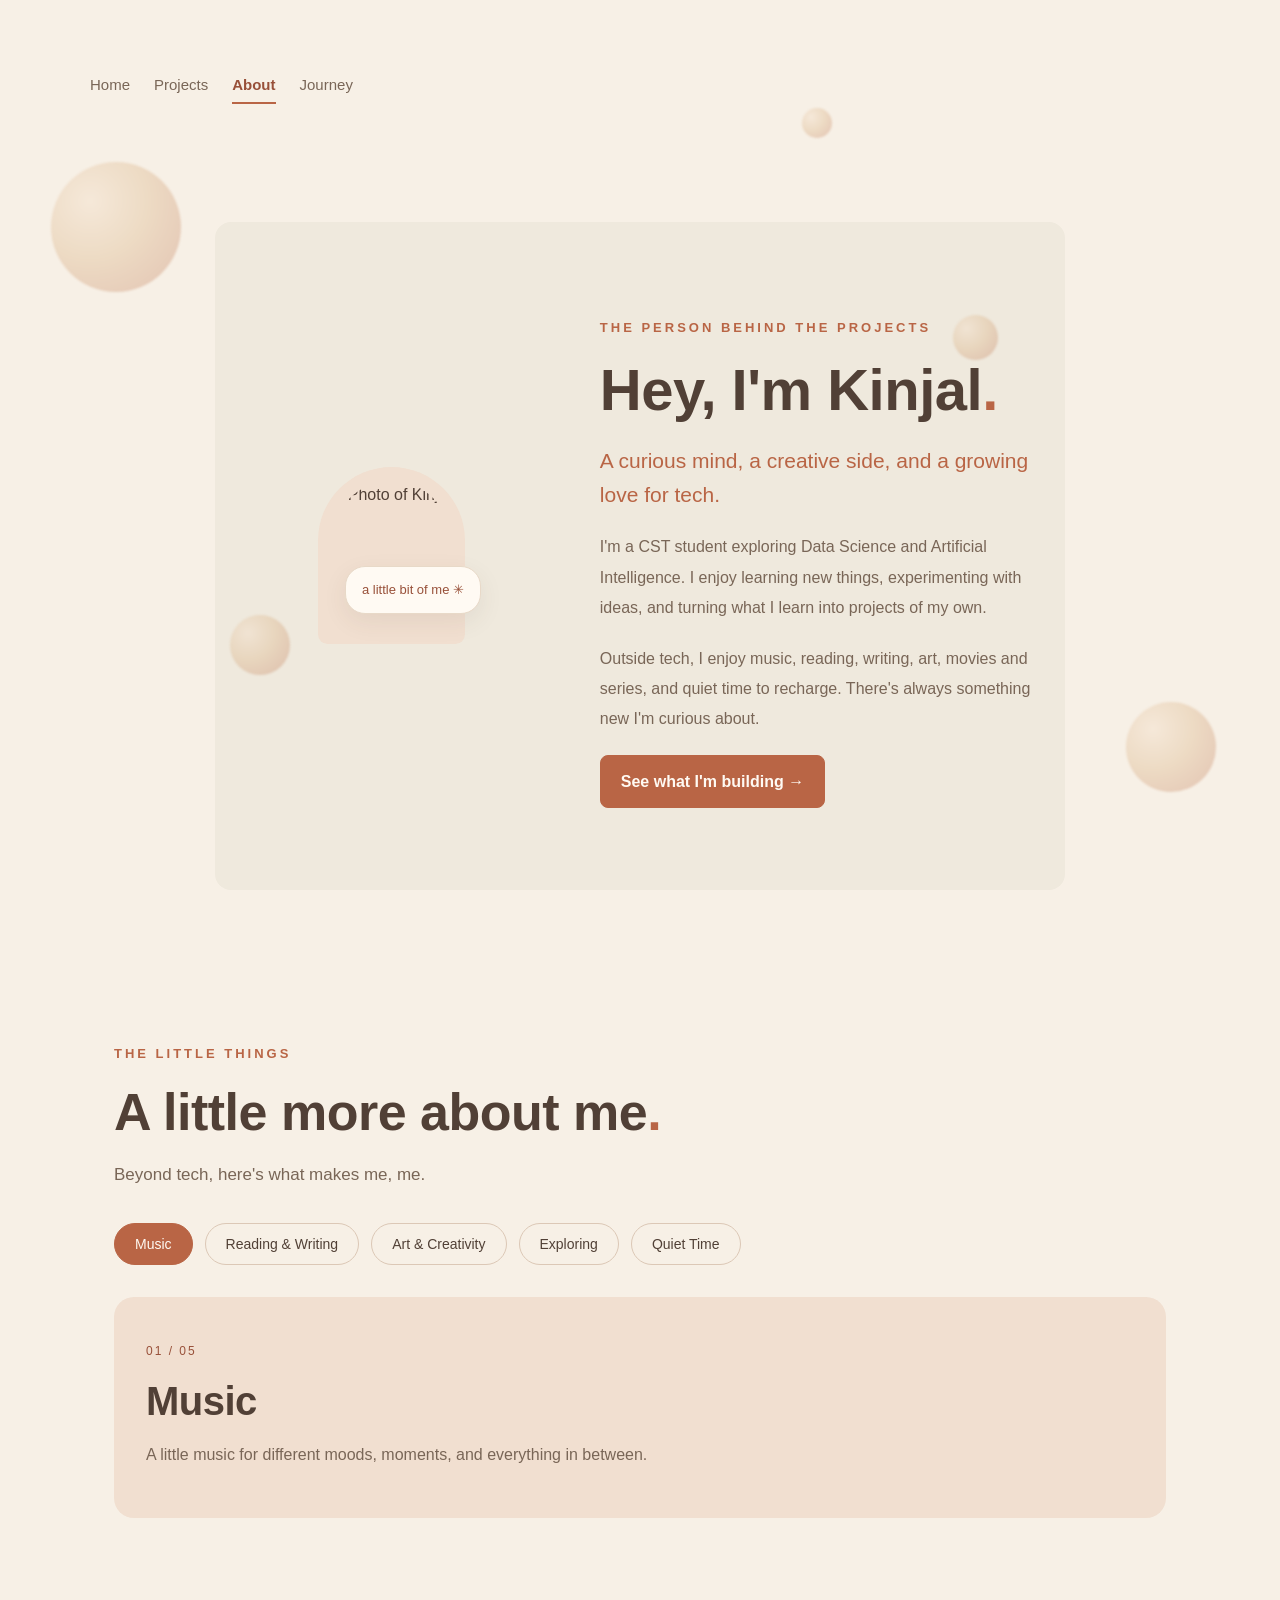
==== about.html @ c45a3683 "Rename About.html to about.html" ====
<!DOCTYPE html>
<html lang="en">
<head>
    <meta charset="UTF-8">
    <meta name="viewport" content="width=device-width, initial-scale=1.0">
    <title>About Me | Curiosity in Progress</title>
    <link rel="stylesheet" href="STYLE.CSS">
</head>
<body>
    <div class="decor-orb orb-one"></div>
    <div class="decor-orb orb-two"></div>
    <div class="decor-orb orb-three"></div>
    <div class="decor-orb orb-four"></div>
    <div class="decor-orb orb-five"></div>
    <div class="journey-cursor" aria-hidden="true"></div>

    <nav class="navbar">
        <div class="nav-links">
            <a href="index.html">Home</a>
            <a href="projects.html">Projects</a>
            <a href="about.html" class="active" aria-current="page">About</a>
            <a href="journey.html">Journey</a>
        </div>
    </nav>

    <main class="about-section">
        <section class="about-hero">

            <div class="about-photo-wrap">
                <img
                    src="images/profile.jpg"
                    alt="Photo of Kinjal"
                    class="about-photo"
                >
                <span class="photo-note">a little bit of me ✳</span>
            </div>

            <div class="about-intro">
                <p class="eyebrow">THE PERSON BEHIND THE PROJECTS</p>

                <h1>Hey, I'm Kinjal<span class="title-dot">.</span></h1>

                <p class="about-lead">
                    A curious mind, a creative side, and a growing love for tech.
                </p>

                <p class="about-text">
                    I'm a CST student exploring Data Science and Artificial
                    Intelligence. I enjoy learning new things, experimenting
                    with ideas, and turning what I learn into projects of my own.
                </p>

                <p class="about-text">
                    Outside tech, I enjoy music, reading, writing, art,
                    movies and series, and quiet time to recharge.
                    There's always something new I'm curious about.
                </p>

                <a href="projects.html" class="btn btn-primary">
                    See what I'm building →
                </a>
            </div>

        </section>
    </main>
    
 

<section class="hobbies-section">
    <p class="eyebrow">THE LITTLE THINGS</p>
    <h2>A little more about me<span class="title-dot">.</span></h2>
    <p class="section-description">
        Beyond tech, here's what makes me, me.
    </p>

    <div class="hobby-tabs">
        <button class="hobby-tab active" data-hobby="music" type="button">Music</button>
        <button class="hobby-tab" data-hobby="reading" type="button">Reading & Writing</button>
        <button class="hobby-tab" data-hobby="creativity" type="button">Art & Creativity</button>
        <button class="hobby-tab" data-hobby="exploring" type="button">Exploring</button>
        <button class="hobby-tab" data-hobby="quiet" type="button">Quiet Time</button>
    </div>

    <div class="hobby-content" aria-live="polite">
        <p class="hobby-number" id="hobby-number">01 / 05</p>
        <h3 id="hobby-title">Music</h3>
        <p id="hobby-description">
            A little music for different moods, moments, and everything in between.
        </p>
    </div>
</section>


<script>
    const hobbyData = {
        music: {
            number: "01 / 05",
            title: "Music",
            description: "A little music for different moods, moments, and everything in between."
        },
        reading: {
            number: "02 / 05",
            title: "Reading & Writing",
            description: "I enjoy exploring stories through reading and expressing ideas through writing."
        },
        creativity: {
            number: "03 / 05",
            title: "Art & Creativity",
            description: "Art gives me a space to experiment, be creative, and look at things differently."
        },
        exploring: {
            number: "04 / 05",
            title: "Exploring New Things",
            description: "I love learning about unfamiliar topics and discovering new things."
        },
        quiet: {
            number: "05 / 05",
            title: "Quiet Time",
            description: "Movies, series, and peaceful time alone help me recharge."
        }
    };

    const tabs = document.querySelectorAll(".hobby-tab");
    const number = document.getElementById("hobby-number");
    const title = document.getElementById("hobby-title");
    const description = document.getElementById("hobby-description");

    tabs.forEach(function (tab) {
        tab.addEventListener("click", function () {
            const hobby = hobbyData[tab.dataset.hobby];

            if (!hobby) return;

            number.textContent = hobby.number;
            title.textContent = hobby.title;
            description.textContent = hobby.description;

            tabs.forEach(function (item) {
                item.classList.toggle("active", item === tab);
            });
        });
    });
</script>
<script src="cursor.js"></script>
</body>
</html>
---- STYLE.CSS ----
/* ========================================
   1. GLOBAL STYLES
======================================== */

:root {
    --cream: #F7F0E6;
    --cream-light: #FFFAF3;
    --terracotta: #B96545;
    --terracotta-dark: #985039;
    --caramel: #D9AD7C;
    --brown: #514036;
    --brown-soft: #796657;
    --border-warm: #E8D9C8;
    --peach: #F1DFD0;
    --sage: #75856D;
    --sage-dark: #586A51;
}

* {
    box-sizing: border-box;
}

html {
    scroll-behavior: smooth;
}

body {
    margin: 0;
    padding: 48px 24px;
    background-color: var(--cream);
    color: var(--brown);
    font-family: Arial, sans-serif;
    line-height: 1.7;
    -webkit-font-smoothing: antialiased;
}

h1,
h2,
h3 {
    color: var(--brown);
    line-height: 1.2;
    letter-spacing: -0.5px;
}

p {
    color: var(--brown-soft);
    font-size: 18px;
    line-height: 1.7;
}

::selection {
    background-color: var(--peach);
    color: var(--brown);
}


/* ========================================
   2. NAVIGATION
======================================== */

.navbar {
    max-width: 1100px;
    margin: 0 auto;
    padding: 24px 0;
    display: flex;
    justify-content: space-between;
    align-items: center;
}

.nav-logo {
    color: var(--brown);
    font-size: 20px;
    font-weight: bold;
    text-decoration: none;
}

.nav-logo span {
    color: var(--terracotta);
}

.nav-links {
    display: flex;
    flex-wrap: wrap;
    gap: 24px;
}

.nav-links a {
    position: relative;
    color: var(--brown-soft);
    font-size: 15px;
    text-decoration: none;
    transition: color 0.25s ease;
}

.nav-links a:hover {
    color: var(--terracotta);
}

.nav-links a.active {
    color: var(--terracotta-dark);
    font-weight: bold;
}

.nav-links a::after {
    content: "";
    position: absolute;
    left: 0;
    bottom: -6px;
    width: 100%;
    height: 2px;
    background-color: var(--terracotta);
    transform: scaleX(0);
    transform-origin: left;
    transition: transform 0.25s ease;
}

.nav-links a:hover::after,
.nav-links a.active::after {
    transform: scaleX(1);
}


/* ========================================
   3. SHARED TEXT AND LABELS
======================================== */

.eyebrow {
    color: var(--terracotta);
    font-size: 13px;
    font-weight: bold;
    letter-spacing: 3px;
}

.section-description {
    color: var(--brown-soft);
    font-size: 17px;
    line-height: 1.8;
}

.title-dot {
    color: var(--terracotta);
}


/* ========================================
   4. HOME PAGE
======================================== */

.intro {
    max-width: 1200px;
    min-height: calc(100vh - 180px);
    margin: 20px auto;
    padding: 24px 0;
    display: grid;
    grid-template-columns: 1.1fr 0.9fr;
    align-items: center;
    gap: 64px;
}

.hero-content {
    min-width: 0;
}

.intro h1 {
    max-width: 750px;
    margin: 20px 0;
    font-size: clamp(42px, 7vw, 76px);
}

.tagline {
    font-size: 24px;
    line-height: 1.5;
}

.description {
    max-width: 650px;
    font-size: 17px;
    line-height: 1.8;
}

.actions {
    display: flex;
    flex-wrap: wrap;
    gap: 16px;
    margin-top: 32px;
}

.btn {
    display: inline-block;
    padding: 12px 20px;
    border: 1px solid transparent;
    border-radius: 8px;
    font-weight: bold;
    text-decoration: none;
    cursor: pointer;
    transition: transform 0.2s ease, background-color 0.2s ease;
}

.btn:hover {
    transform: translateY(-3px);
}

.btn-primary {
    background-color: var(--terracotta);
    border-color: var(--terracotta);
    color: var(--cream-light);
}

.btn-primary:hover {
    background-color: var(--terracotta-dark);
}

.btn-secondary {
    border-color: #B99B7D;
    color: var(--brown);
}

.btn-secondary:hover {
    background-color: var(--peach);
}

.mini-note {
    display: inline-block;
    margin-top: 12px;
    padding: 8px 14px;
    border-radius: 20px;
    background-color: var(--peach);
    color: var(--terracotta-dark);
    font-size: 14px;
}


/* Home hero visual */

.hero-visual {
    position: relative;
    min-height: 440px;
    display: flex;
    align-items: center;
    justify-content: center;
}

.visual-card {
    position: relative;
    z-index: 1;
    width: 100%;
    max-width: 410px;
    padding: 36px;
    background-color: var(--cream-light);
    border: 1px solid var(--border-warm);
    border-radius: 24px;
    box-shadow: 0 24px 60px rgba(81, 64, 54, 0.08);
}

.visual-label {
    color: var(--terracotta);
    font-size: 11px;
    font-weight: bold;
    letter-spacing: 2px;
}

.visual-card h2 {
    margin: 22px 0 12px;
    color: var(--brown);
    font-size: 32px;
    line-height: 1.25;
}

.visual-description {
    font-size: 15px;
}

.visual-divider {
    height: 1px;
    margin: 26px 0;
    background-color: var(--border-warm);
}

.learning-item {
    display: flex;
    align-items: center;
    gap: 14px;
    margin: 18px 0;
    color: var(--brown);
    font-size: 14px;
}

.learning-icon {
    display: grid;
    place-items: center;
    flex-shrink: 0;
    width: 36px;
    height: 36px;
    border-radius: 12px;
    background-color: var(--peach);
    color: var(--terracotta-dark);
    font-size: 12px;
    font-weight: bold;
}

.visual-footer {
    margin-top: 28px;
    color: var(--terracotta-dark);
    font-size: 13px;
}

.visual-orbit {
    position: absolute;
    border: 1px solid rgba(185, 101, 69, 0.2);
    border-radius: 50%;
    pointer-events: none;
}

.orbit-one {
    width: 400px;
    height: 400px;
}

.orbit-two {
    width: 470px;
    height: 470px;
    border-color: rgba(217, 173, 124, 0.35);
}


/* Home exploring section */

.exploring-section {
    max-width: 1200px;
    margin: 100px auto 60px;
    padding: 60px 0;
    border-top: 1px solid var(--border-warm);
}

.exploring-section h2 {
    margin: 16px 0;
    color: var(--brown);
    font-size: clamp(32px, 4vw, 46px);
}

.exploring-section .section-description {
    margin-bottom: 36px;
}

.exploring-grid {
    display: grid;
    grid-template-columns: repeat(3, minmax(0, 1fr));
    gap: 24px;
}

.exploring-card {
    padding: 28px;
    background-color: var(--cream-light);
    border: 1px solid var(--border-warm);
    border-radius: 20px;
    transition: transform 0.25s ease, box-shadow 0.25s ease;
    animation: fade-up 0.6s ease both;
}

.exploring-card:hover {
    transform: translateY(-6px);
    box-shadow: 0 16px 32px rgba(81, 64, 54, 0.08);
}

.exploring-card:nth-child(2) {
    animation-delay: 0.12s;
}

.exploring-card:nth-child(3) {
    animation-delay: 0.24s;
}

.exploring-number {
    display: inline-block;
    padding: 8px 12px;
    border-radius: 10px;
    background-color: var(--peach);
    color: var(--terracotta);
    font-size: 12px;
    font-weight: bold;
}

.exploring-card h3 {
    margin: 24px 0 12px;
    color: var(--brown);
    font-size: 21px;
}

.exploring-card p {
    color: var(--brown-soft);
    font-size: 15px;
    line-height: 1.8;
}

.exploring-tag {
    display: inline-block;
    margin-top: 12px;
    padding: 6px 10px;
    border-radius: 20px;
    background-color: var(--peach);
    color: var(--terracotta-dark);
    font-size: 12px;
    font-weight: bold;
}

@keyframes fade-up {
    from {
        opacity: 0;
        transform: translateY(18px);
    }

    to {
        opacity: 1;
        transform: translateY(0);
    }
}


/* ========================================
   5. PROJECTS PAGE
======================================== */

.projects-section {
    max-width: 1000px;
    margin: 100px auto;
    padding: 24px 0;
}

.projects-section h2 {
    margin-bottom: 12px;
    font-size: 32px;
}

.project-grid {
    display: grid;
    grid-template-columns: repeat(auto-fit, minmax(260px, 1fr));
    gap: 24px;
    margin-top: 36px;
}

.project-card {
    padding: 28px;
    background-color: var(--cream-light);
    border: 1px solid var(--border-warm);
    border-radius: 18px;
    box-shadow: 0 6px 20px rgba(81, 64, 54, 0.04);
    transition: transform 0.25s ease, box-shadow 0.25s ease;
}

.project-card:hover {
    transform: translateY(-5px);
    box-shadow: 0 12px 28px rgba(81, 64, 54, 0.09);
}

.project-type {
    display: inline-block;
    padding: 5px 10px;
    border-radius: 20px;
    background-color: var(--peach);
    color: var(--terracotta);
    font-size: 12px;
    font-weight: bold;
}

.project-card h2,
.project-card h3 {
    color: var(--brown);
}

.project-card h2 {
    margin-top: 14px;
    margin-bottom: 12px;
    font-size: 22px;
    line-height: 1.3;
}

.project-card p {
    font-size: 15px;
    line-height: 1.8;
}

.project-status {
    display: inline-block;
    margin-top: 12px;
    padding: 6px 10px;
    border-radius: 20px;
    background-color: var(--peach);
    color: var(--terracotta-dark);
    font-size: 13px;
}


/* ========================================
   6. ABOUT PAGE
======================================== */

.about-section {
    max-width: 850px;
    margin: 100px auto;
    padding: 32px;
    background-color: #EFE9DD;
    border-radius: 16px;
}

.about-section h2 {
    color: var(--sage-dark);
    font-size: 28px;
}

.about-text {
    max-width: 700px;
    font-size: 17px;
    line-height: 1.8;
}


/* About hero and photo */

.about-hero {
    max-width: 1100px;
    margin: 50px auto;
    display: grid;
    grid-template-columns: 0.8fr 1.2fr;
    align-items: center;
    gap: 64px;
}

.about-photo-wrap {
    position: relative;
    max-width: 390px;
    margin: 0 auto;
    padding: 14px;
    background-color: var(--peach);
    border-radius: 180px 180px 24px 24px;
}

.about-photo {
    display: block;
    width: 100%;
    aspect-ratio: 4 / 5;
    object-fit: cover;
    object-position: center 35%;
    border-radius: 170px 170px 16px 16px;
}

.photo-note {
    position: absolute;
    right: -16px;
    bottom: 30px;
    padding: 12px 16px;
    background-color: var(--cream-light);
    color: var(--terracotta-dark);
    border: 1px solid var(--border-warm);
    border-radius: 20px;
    box-shadow: 0 8px 24px rgba(81, 64, 54, 0.08);
    font-size: 13px;
}

.about-intro h1 {
    margin: 18px 0;
    font-size: clamp(38px, 5vw, 58px);
    line-height: 1.15;
}

.about-lead {
    color: var(--terracotta);
    font-size: 21px;
    line-height: 1.6;
}

.about-intro .about-text {
    margin: 20px 0;
    color: var(--brown-soft);
    font-size: 16px;
    line-height: 1.9;
}


/* Personality section */

.personality-section {
    max-width: 1100px;
    margin: 100px auto;
    padding: 40px 24px;
    overflow: hidden;
}

.personality-section h2 {
    margin: 18px 0;
    color: var(--brown);
    font-size: clamp(38px, 5vw, 58px);
}

.personality-section .section-description {
    margin-bottom: 55px;
    font-size: 19px;
}

.personality-track {
    display: flex;
    flex-direction: column;
    align-items: flex-start;
    gap: 18px;
    padding: 15px 0 30px;
    border-bottom: 1px solid #DCC8B6;
}

.personality-word {
    display: none;
    align-items: flex-start;
    gap: 10px;
    padding: 0;
    border: none;
    background: transparent;
    color: #CBB9A8;
    font-family: inherit;
    font-size: clamp(42px, 7vw, 82px);
    font-weight: 700;
    letter-spacing: -3px;
    cursor: pointer;
    transition: color 0.3s ease, transform 0.3s ease;
}

.personality-word.active {
    display: flex;
}

.personality-word.active,
.personality-word:hover {
    color: var(--terracotta);
    transform: translateY(-4px);
}

.personality-word span {
    display: inline-block;
    margin-left: 8px;
    font-size: 13px;
    font-weight: 400;
    letter-spacing: 0;
    vertical-align: top;
}

.personality-detail {
    display: flex;
    align-items: center;
    flex-wrap: wrap;
    gap: 25px;
    padding-top: 25px;
}

#personality-count {
    color: var(--terracotta);
    font-size: 13px;
    letter-spacing: 2px;
}

#personality-note {
    flex: 1;
    min-width: 200px;
    color: var(--brown-soft);
    font-size: 16px;
    line-height: 1.7;
}

.personality-controls {
    display: flex;
    gap: 12px;
}

.personality-controls button {
    padding: 10px 16px;
    border: 1px solid #DCC8B6;
    border-radius: 30px;
    background: transparent;
    color: var(--brown);
    cursor: pointer;
    transition: background 0.3s ease, color 0.3s ease;
}

.personality-controls button:hover {
    background-color: var(--terracotta);
    color: var(--cream-light);
    border-color: var(--terracotta);
}


/* Hobbies section */

.hobbies-section {
    max-width: 1100px;
    margin: 80px auto;
    padding: 40px 24px;
}

.hobbies-section h2 {
    margin: 16px 0;
    color: var(--brown);
    font-size: clamp(34px, 5vw, 52px);
}

.hobbies-section .section-description {
    margin-bottom: 32px;
}

.hobby-tabs {
    display: flex;
    flex-wrap: wrap;
    gap: 12px;
    margin-bottom: 32px;
}

.hobby-tab {
    padding: 12px 20px;
    border: 1px solid #DCC8B6;
    border-radius: 30px;
    background: transparent;
    color: var(--brown);
    font-family: inherit;
    font-size: 14px;
    cursor: pointer;
    transition: all 0.25s ease;
}

.hobby-tab:hover,
.hobby-tab.active {
    background-color: var(--terracotta);
    border-color: var(--terracotta);
    color: var(--cream-light);
}

.hobby-content {
    min-height: 200px;
    padding: 32px;
    background-color: var(--peach);
    border-radius: 20px;
}

.hobby-number {
    color: var(--terracotta-dark);
    font-size: 12px;
    letter-spacing: 2px;
}

.hobby-content h3 {
    margin: 16px 0;
    color: var(--brown);
    font-size: clamp(28px, 4vw, 40px);
}

.hobby-content p:last-child {
    color: var(--brown-soft);
    font-size: 16px;
    line-height: 1.8;
}


/* ========================================
   7. JOURNEY PAGE
======================================== */

.journey-section {
    max-width: 1200px;
    margin: 100px auto;
    padding: 24px 0;
}

.journey-flow {
    display: grid;
    grid-template-columns: repeat(3, minmax(0, 1fr));
    gap: 24px;
    margin-top: 48px;
}

.journey-stage {
    position: relative;
    padding: 28px;
    background-color: rgba(255, 250, 243, 0.82);
    border: 1px solid rgba(185, 101, 69, 0.22);
    border-radius: 22px;
    box-shadow: 0 10px 30px rgba(87, 53, 37, 0.06);
    transition: transform 0.3s ease, box-shadow 0.3s ease;
}

.journey-stage:hover {
    transform: translateY(-6px);
    box-shadow: 0 16px 35px rgba(87, 53, 37, 0.12);
}

.journey-stage h2 {
    margin: 12px 0;
}

.timeline-label {
    color: var(--terracotta);
    font-size: 12px;
    font-weight: bold;
    letter-spacing: 2px;
}

.journey-topics {
    display: flex;
    flex-wrap: wrap;
    gap: 8px;
    margin-top: 20px;
}

.journey-topics span {
    padding: 7px 11px;
    border-radius: 20px;
    background-color: #F3E5D6;
    color: #75432F;
    font-size: 0.82rem;
}

.journey-current {
    border: 2px solid var(--terracotta);
    background-color: rgba(243, 215, 189, 0.35);
    animation: current-glow 3s ease-in-out infinite;
}

.current-indicator {
    display: inline-flex;
    align-items: center;
    gap: 9px;
    margin-top: 22px;
    color: #8D432D;
    font-size: 0.85rem;
    font-weight: 600;
}

.indicator-dot {
    width: 9px;
    height: 9px;
    flex-shrink: 0;
    border-radius: 50%;
    background-color: var(--terracotta);
    box-shadow: 0 0 0 4px rgba(185, 101, 69, 0.14);
    animation: indicator-pulse 1.8s ease-in-out infinite;
}

@keyframes indicator-pulse {
    0%,
    100% {
        transform: scale(1);
        box-shadow: 0 0 0 4px rgba(185, 101, 69, 0.14);
    }

    50% {
        transform: scale(1.2);
        box-shadow: 0 0 0 8px rgba(185, 101, 69, 0.06);
    }
}

@keyframes current-glow {
    0%,
    100% {
        box-shadow: 0 10px 30px rgba(87, 53, 37, 0.06);
    }

    50% {
        box-shadow: 0 12px 34px rgba(185, 101, 69, 0.16);
    }
}


/* ========================================
   8. FLOATING DECORATIVE ORBS
======================================== */

.decor-orb {
    position: fixed;
    z-index: 0;
    width: 130px;
    height: 130px;
    border-radius: 50%;
    background: radial-gradient(
        circle at 30% 30%,
        #F3D7BD,
        #D9AD7C 45%,
        #B96545
    );
    opacity: 0.32;
    filter: blur(1px);
    pointer-events: none;
    animation: float-orb 5s ease-in-out infinite;
}

.orb-one {
    top: 18%;
    left: 4%;
}

.orb-two {
    right: 5%;
    bottom: 12%;
    width: 90px;
    height: 90px;
    animation-delay: -2s;
}

.orb-three {
    top: 35%;
    right: 22%;
    width: 45px;
    height: 45px;
    animation-duration: 6s;
    animation-delay: -1s;
}

.orb-four {
    bottom: 25%;
    left: 18%;
    width: 60px;
    height: 60px;
    animation-duration: 7s;
    animation-delay: -3s;
}

.orb-five {
    top: 12%;
    right: 35%;
    width: 30px;
    height: 30px;
    animation-duration: 4s;
    animation-delay: -2s;
}

@keyframes float-orb {
    0%,
    100% {
        transform: translateY(0);
    }

    50% {
        transform: translateY(-35px);
    }
}


/* ========================================
   9. SIMPLE RING CURSOR
======================================== */

.journey-cursor {
    position: fixed;
    top: 0;
    left: 0;
    width: 38px;
    height: 38px;
    border: 2px solid var(--terracotta);
    border-radius: 50%;
    pointer-events: none;
    z-index: 9999;
    opacity: 0;
    transform: translate(-50%, -50%);
    transition: opacity 0.2s ease;
}


/* ========================================
   10. RESPONSIVE DESIGN
======================================== */

@media (max-width: 850px) {
    .intro {
        grid-template-columns: 1fr;
        gap: 24px;
        min-height: auto;
        margin: 40px auto;
    }

    .hero-visual {
        min-height: 420px;
    }

    .visual-card {
        max-width: 460px;
    }

    .exploring-grid {
        grid-template-columns: repeat(2, minmax(0, 1fr));
    }
}

@media (max-width: 800px) {
    .journey-flow {
        grid-template-columns: 1fr;
    }
}

@media (max-width: 760px) {
    .about-hero {
        grid-template-columns: 1fr;
        gap: 44px;
        margin: 30px auto;
    }

    .about-photo-wrap {
        width: 100%;
        max-width: 300px;
    }

    .about-intro h1 {
        font-size: 40px;
    }
}

@media (max-width: 600px) {
    body {
        padding: 24px 18px;
    }

    .navbar {
        align-items: flex-start;
        gap: 20px;
        flex-direction: column;
    }

    .nav-links {
        gap: 16px;
    }

    .visual-card {
        padding: 24px;
    }

    .visual-orbit {
        max-width: 95%;
        max-height: 95%;
    }

    .exploring-section {
        margin-top: 60px;
        padding-top: 36px;
    }

    .exploring-grid {
        grid-template-columns: 1fr;
    }

    .exploring-card {
        padding: 24px;
    }

    .personality-section {
        margin: 60px auto;
        padding: 24px 18px;
    }

    .personality-track {
        gap: 25px;
    }

    .personality-word {
        letter-spacing: -2px;
    }

    .hobbies-section {
        margin: 45px auto;
        padding: 24px 18px;
    }

    .hobby-content {
        padding: 24px;
    }

    .journey-stage {
        padding: 24px;
    }
}


/* Accessibility: respect reduced-motion preferences */

@media (prefers-reduced-motion: reduce) {
    html {
        scroll-behavior: auto;
    }

    *,
    *::before,
    *::after {
        animation-duration: 0.01ms !important;
        animation-iteration-count: 1 !important;
        transition-duration: 0.01ms !important;
    }
}


/* Hide the custom cursor on touch devices */

@media (hover: none), (pointer: coarse) {
    .journey-cursor {
        display: none;
    }
}
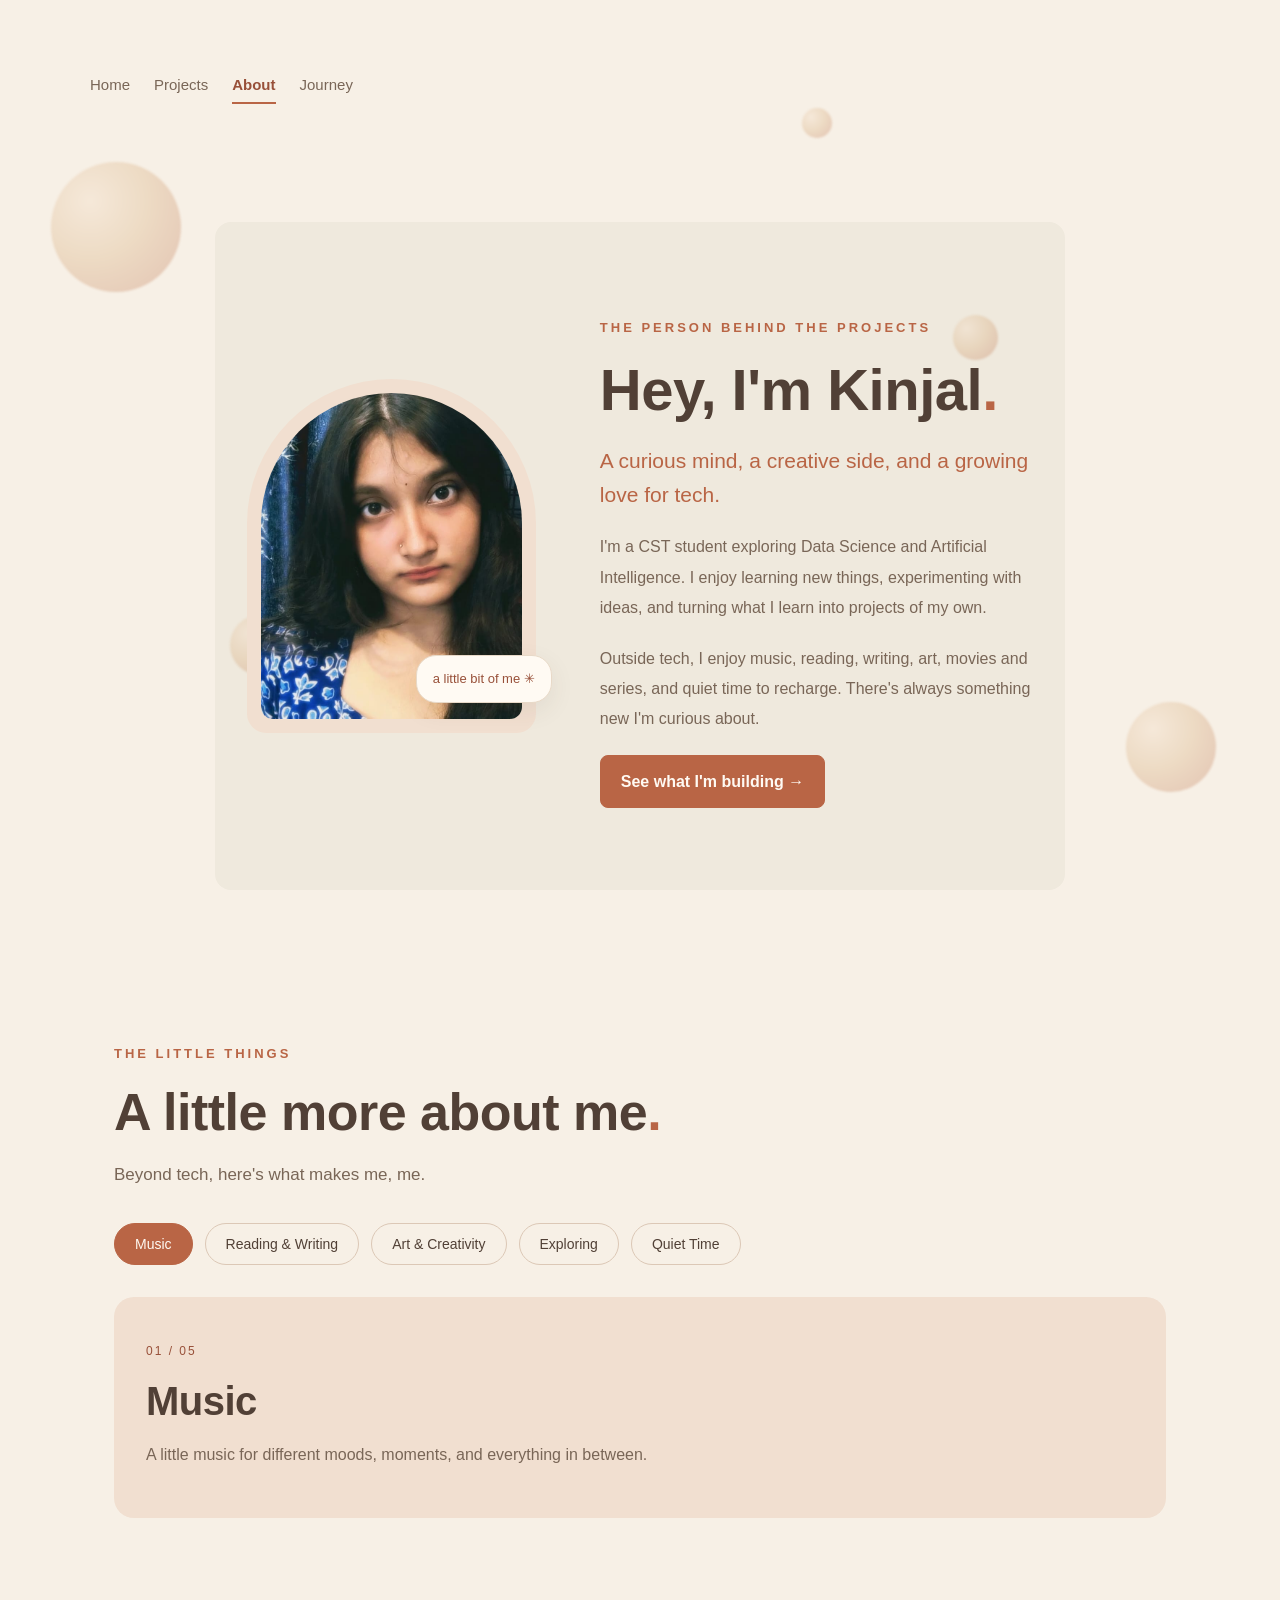
==== commit 39a29e18: "Fix image source path in about.html" ====
--- a/about.html
+++ b/about.html
@@ -29,7 +29,7 @@
 
             <div class="about-photo-wrap">
                 <img
-                    src="images/profile.jpg"
+                    src="Images/profile.jpg"
                     alt="Photo of Kinjal"
                     class="about-photo"
                 >
